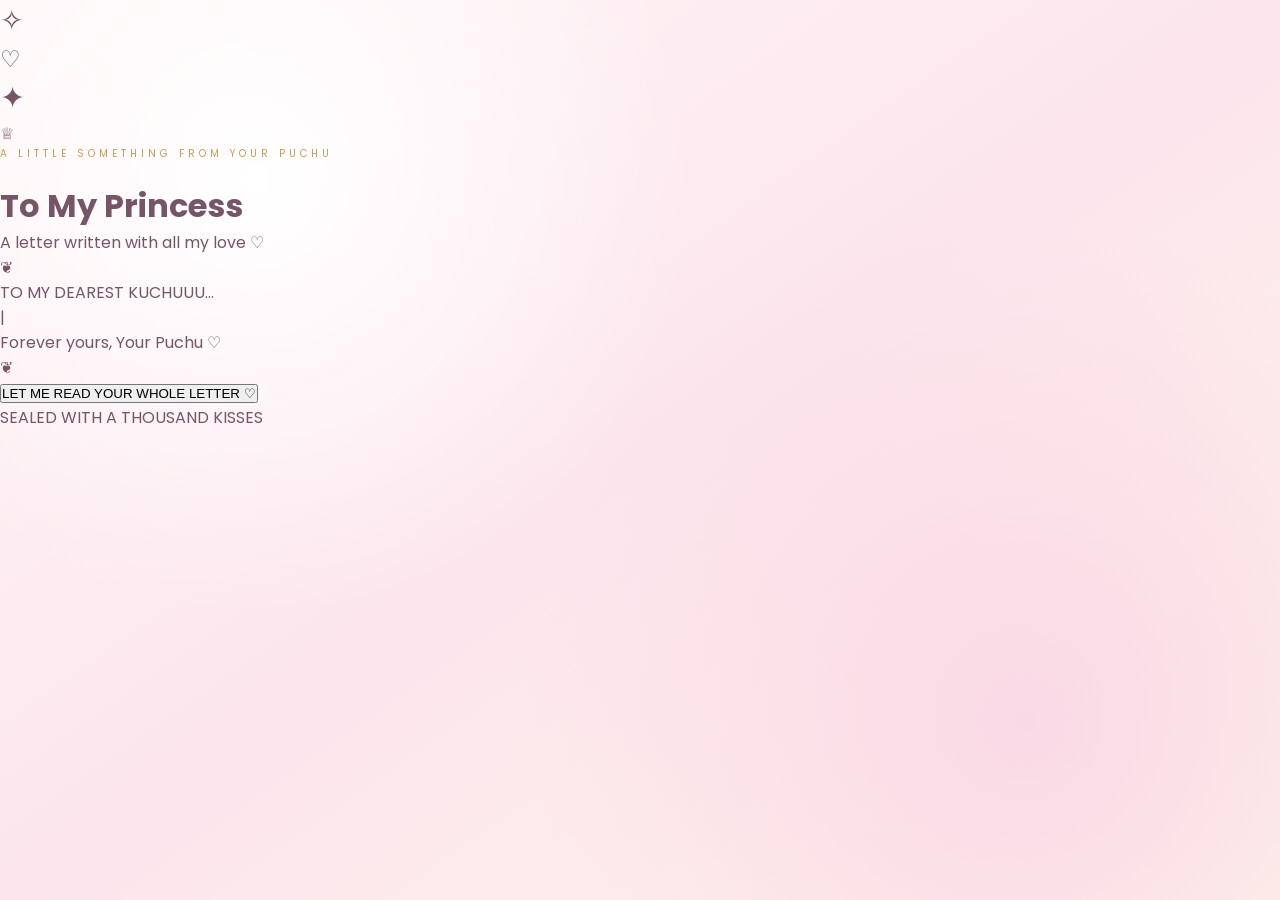
==== princess-letter.html @ 41d507c5 "Create princess-letter.html" ====
<!DOCTYPE html>
<html lang="en">

<head>
    <meta charset="UTF-8">
    <meta name="viewport"
          content="width=device-width, initial-scale=1.0">

    <meta name="theme-color" content="#fff0f5">

    <title>A Letter for My Princess 💌</title>

    <link rel="stylesheet" href="css/style.css">
    <link rel="stylesheet" href="css/princess-letter.css">

    <script src="js/princess-letter.js" defer></script>
</head>

<body>

    <main class="letter-page">

        <div class="letter-sparkle sparkle-one">✧</div>
        <div class="letter-sparkle sparkle-two">♡</div>
        <div class="letter-sparkle sparkle-three">✦</div>

        <div class="letter-crown">♕</div>

        <p class="royal-label">
            A LITTLE SOMETHING FROM YOUR PUCHU
        </p>

        <h1 class="letter-heading">
            To My
            <span>Princess</span>
        </h1>

        <p class="letter-subheading">
            A letter written with all my love ♡
        </p>

        <section class="parchment" id="letterPaper">

            <div class="parchment-decoration">❦</div>

            <p class="letter-date">
                TO MY DEAREST KUCHUUU...
            </p>

            <div class="letter-writing-area">

                <div
                    class="typed-letter"
                    id="letterOutput"
                    aria-live="polite">
                </div>

                <span
                    class="typing-cursor"
                    id="typingCursor">
                    |
                </span>

            </div>

            <div class="letter-signature">
                Forever yours,
                <span>Your Puchu ♡</span>
            </div>

            <div class="parchment-decoration bottom-decoration">
                ❦
            </div>

        </section>

        <button
            type="button"
            class="finish-letter-button"
            id="finishLetter">
            LET ME READ YOUR WHOLE LETTER ♡
        </button>

        <p class="letter-footer">
            SEALED WITH A THOUSAND KISSES
        </p>

        <!-- THE ORIGINAL LETTER TEXT -->
        <div id="letterSource" hidden>
My dearest Kuchuuu,

Do you know something, baby?

I've never really understood why the world needs a particular day to celebrate a princess. I mean, what about all the other days? What about the sleepy mornings, the random afternoons, the quiet nights, the days when you're laughing uncontrollably, and even those days when you don't feel like smiling at all?

Do you stop being someone's princess on those days?

Not mine, sweetheart. Never mine.

You see, you aren't my princess because a calendar says so. You aren't my princess because today is special, because you're dressed beautifully, because you're smiling, or because everything around you is going perfectly. You're my princess simply because you're you. And no single day, occasion, mood, mistake, distance or difficult moment could ever decide your worth in my eyes.

I wish you could see yourself through my eyes sometimes. Not just when you're all dressed up and feeling pretty, but when you're sleepy, when you're being a little silly, when you're talking nonsense, when you're overthinking, when you're quiet, and even when you don't particularly like yourself.

I'd still look at you and think, there she is, my favourite girl.

And I hope you never feel that you have to be a certain version of yourself to be loved by me. You don't have to be cheerful every time we talk. You don't have to hide your little worries or pretend that everything is okay. You can be vulnerable with me. You can be a little childish, a little dramatic, a little stubborn, a little clingy. You can have your bad days. You can simply exist beside me without having to prove anything.

I don't want to love only the easy-to-love parts of you. I want to know the little things, too. The things you find difficult to explain, the thoughts you keep to yourself, the dreams you're hesitant to speak about, the insecurities you wish you didn't have. I want to understand you, not just admire you.

And baby, I hope you know that being your Puchu isn't just about calling you pretty names, sending kisses or making you smile. It's also about choosing to be gentle with your heart, being patient when things get difficult, listening when you need to be heard, and making sure you never feel that you have to compete for your place in my life.

I cannot promise that every day will be perfect. We are two imperfect little humans, after all. There will be misunderstandings, moods, silly arguments and moments when we won't know exactly what to say. But I hope we always remember that we're on the same side. I'd rather understand you than win an argument. I'd rather work through a difficult moment than let silence make us strangers.

And if there's one thing I want you to carry with you, it's this:

You never have to wait for a special day to feel special to me.

On a random Wednesday, when you're doing absolutely nothing, you're my princess. On a difficult Monday, when you don't feel pretty or confident, you're my princess. On the days when life feels a little too heavy, you're still my princess. And on all those ordinary days that nobody celebrates, I'll still find a thousand little reasons to adore you.

I wish I could sometimes pause time, pull you a little closer, kiss your forehead, brush your hair away from your face and tell you how much you mean to me. Maybe I'd hold your hand for a while and let you talk about absolutely anything. Or maybe we'd just sit quietly, because not every beautiful moment needs words.

And then, of course, I'd probably annoy you with kisses until you started laughing. Muwahhhhh! My poor princess would have absolutely no royal authority over that. Hehe.

Thank you for being my Kuchuuu. Thank you for all the little moments, the laughter, the affection, the conversations, the silliness and the memories we're still making. I don't take the little things lightly. Sometimes, the smallest moments with you become the ones I carry around in my heart throughout the day.

I hope I get to keep discovering you. Not just the girl I fell for, but all the versions of you that life will bring along. I hope we grow, learn, become better for ourselves and keep finding our way back to each other.

So here's a little reminder from your Puchu:

Your crown doesn't disappear when you have a bad day. Your worth doesn't change when you make a mistake. You don't become less precious when you're upset, tired or uncertain. And you never need an occasion to deserve tenderness.

You are my princess on the days the world celebrates you, and on the days the world doesn't even notice.

Today, tomorrow, on all the ordinary days, and in all the little moments in between.

Now come here, Kuchuuu. One forehead kiss, two cheek kisses, a very tight hug, and approximately a million more muwahhhhhssshshshs.

I love you, my girl.

Forever your Puchu. ♡
        </div>

    </main>

</body>
</html>
---- css/style.css ----
/* =====================================
   A LITTLE WORLD FOR MY PRINCESS
   ROYAL PINK THEME
===================================== */

@import url('https://fonts.googleapis.com/css2?family=Cormorant+Garamond:wght@400;500;600;700&family=Poppins:wght@300;400;500;600&display=swap');

:root {
    --pink: #f5c6d7;
    --deep-pink: #d98eae;
    --soft-pink: #fff0f5;
    --ivory: #fffaf5;
    --gold: #c69b55;
    --dark-rose: #89536d;
    --text: #765568;
}

* {
    margin: 0;
    padding: 0;
    box-sizing: border-box;
}

body {
    min-height: 100vh;
    font-family: 'Poppins', sans-serif;
    background:
        radial-gradient(circle at 20% 20%, #ffffff 0%, transparent 35%),
        radial-gradient(circle at 80% 80%, #f9d9e6 0%, transparent 40%),
        linear-gradient(145deg, #fff8f8, #fce5ed, #fff4e9);

    color: var(--text);
    overflow-x: hidden;
}

.entrance-page {
    min-height: 100vh;
    min-height: 100svh;

    display: flex;
    flex-direction: column;
    justify-content: center;
    align-items: center;

    text-align: center;

    padding: 45px 22px 30px;
    position: relative;
    overflow: hidden;
}

/* DECORATIVE SPARKLES */

.sparkle {
    position: absolute;
    color: var(--gold);
    opacity: 0.65;
    animation: sparkleFloat 4s ease-in-out infinite;
}

.sparkle-one {
    top: 12%;
    left: 12%;
    font-size: 28px;
}

.sparkle-two {
    top: 22%;
    right: 13%;
    font-size: 23px;
    animation-delay: 1s;
}

.sparkle-three {
    bottom: 23%;
    left: 9%;
    font-size: 30px;
    animation-delay: 2s;
}

.sparkle-four {
    bottom: 17%;
    right: 12%;
    font-size: 25px;
    animation-delay: 0.5s;
}

@keyframes sparkleFloat {
    0%, 100% {
        transform: translateY(0) rotate(0deg);
        opacity: 0.4;
    }

    50% {
        transform: translateY(-13px) rotate(15deg);
        opacity: 1;
    }
}

/* ROYAL CROWN */

.crown-decoration {
    color: var(--gold);
    font-size: 47px;
    margin-bottom: 13px;
    animation: crownGlow 3s ease-in-out infinite;
}

@keyframes crownGlow {
    0%, 100% {
        text-shadow: 0 0 5px rgba(198,155,85,0.1);
    }

    50% {
        text-shadow: 0 0 18px rgba(198,155,85,0.5);
    }
}

/* TEXT */

.royal-label {
    font-size: 10px;
    letter-spacing: 4px;
    color: var(--gold);
    margin-bottom: 20px;
}

.main-heading {
    font-family: 'Cormorant Garamond', serif;
    font-size: clamp(48px, 12vw, 76px);
    font-weight: 500;
    line-height: 0.95;
    color: var(--dark-rose);
}

.main-heading span {
    display: block;
    font-style: italic;
    color: var(--deep-pink);
    margin-top: 8px;
}

.title-divider {
    display: flex;
    align-items: center;
    gap: 13px;
    color: var(--gold);
    margin: 24px 0;
    font-size: 19px;
}

.title-divider span {
    width: 43px;
    height: 1px;
    background: var(--gold);
}

.princess-name {
    font-family: 'Cormorant Garamond', serif;
    font-size: 27px;
    font-weight: 600;
    color: var(--dark-rose);
    margin-bottom: 12px;
}

.welcome-text {
    max-width: 310px;
    font-size: 12px;
    line-height: 2;
    font-weight: 300;
    color: #98798b;
}

/* ROYAL ILLUSTRATION */

.royal-illustration {
    position: relative;
    margin: 25px 0 30px;
    width: 105px;
    height: 85px;

    display: flex;
    justify-content: center;
    align-items: center;
}

.crown {
    font-size: 72px;
    color: var(--gold);
    text-shadow: 0 5px 15px rgba(198,155,85,0.2);
}

.heart {
    position: absolute;
    color: #e49ab8;
    font-size: 22px;
    bottom: 0;
    right: 2px;
    animation: heartBeat 1.8s ease-in-out infinite;
}

@keyframes heartBeat {
    0%, 100% {
        transform: scale(1);
    }

    50% {
        transform: scale(1.2);
    }
}

/* ENTRANCE BUTTON */

.enter-button {
    border: 1px solid #d8b47b;
    background: linear-gradient(135deg, #d98eae, #e8a9c1);
    color: white;

    padding: 16px 27px;
    border-radius: 40px;

    font-family: 'Poppins', sans-serif;
    font-size: 10px;
    letter-spacing: 2px;

    box-shadow: 0 8px 25px rgba(195, 119, 151, 0.25);

    cursor: pointer;
    transition: 0.3s ease;
}

.enter-button span {
    margin-left: 8px;
    font-size: 15px;
}

.enter-button:active {
    transform: scale(0.96);
}

.enter-button:hover {
    box-shadow: 0 10px 30px rgba(195, 119, 151, 0.4);
    transform: translateY(-3px);
}

.button-caption {
    font-size: 10px;
    color: #aa879a;
    margin-top: 14px;
    letter-spacing: 0.5px;
}

/* FOOTER */

.entrance-footer {
    position: absolute;
    bottom: 18px;

    font-size: 8px;
    letter-spacing: 2px;
    color: #bd98a9;
}

@media (max-height: 700px) {
    .entrance-page {
        padding-top: 25px;
        padding-bottom: 45px;
    }

    .crown-decoration {
        font-size: 36px;
        margin-bottom: 8px;
    }

    .royal-illustration {
        margin: 15px 0 20px;
    }
}

@media (prefers-reduced-motion: reduce) {
    *,
    *::before,
    *::after {
        animation-duration: 0.01ms !important;
        animation-iteration-count: 1 !important;
        transition-duration: 0.01ms !important;
    }
}
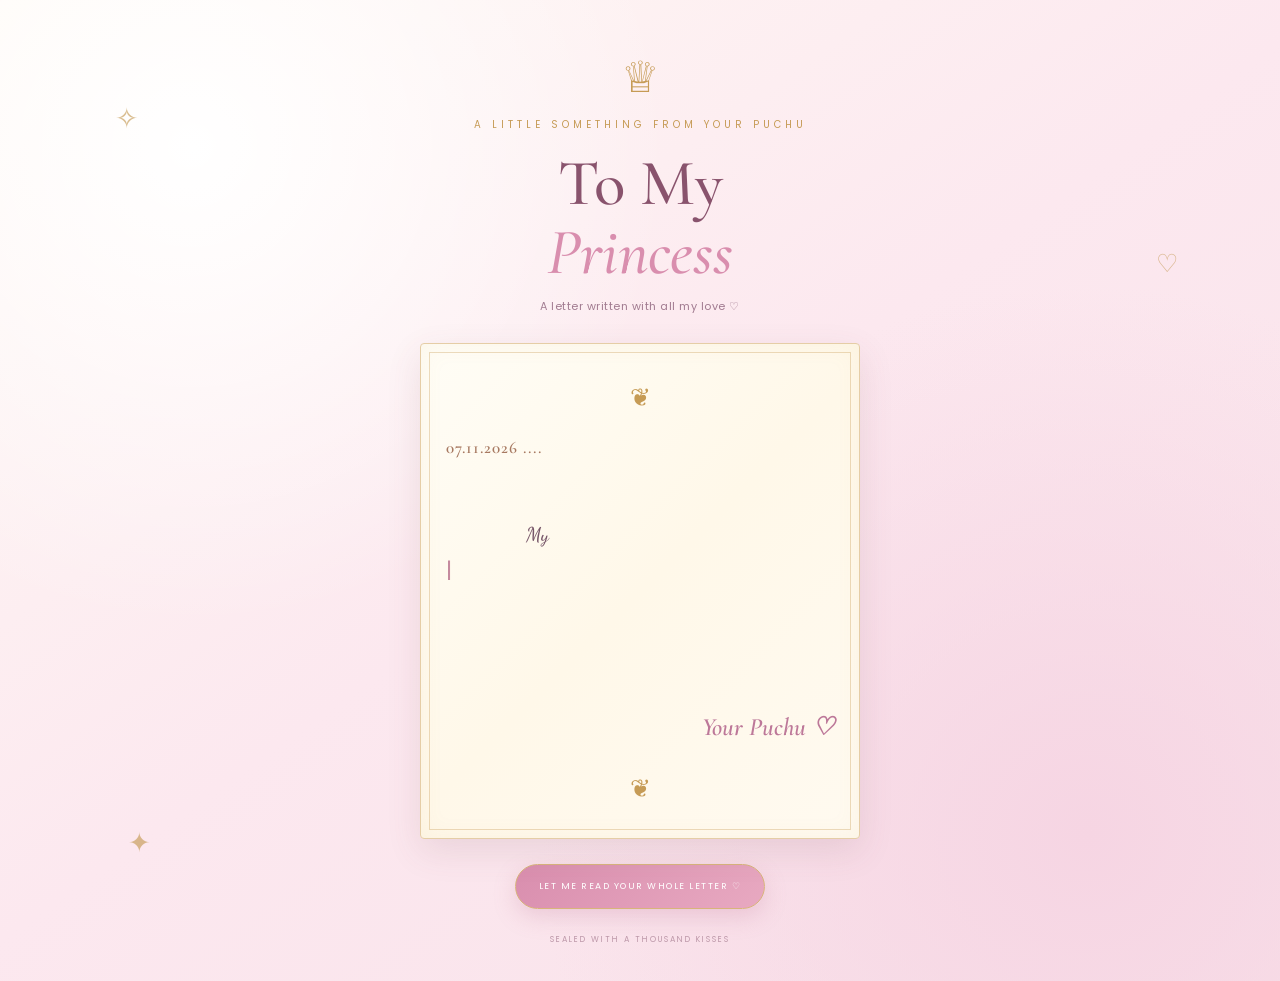
==== commit 52e48a7f: "Update princess-letter.html" ====
--- a/princess-letter.html
+++ b/princess-letter.html
@@ -44,7 +44,7 @@
             <div class="parchment-decoration">❦</div>
 
             <p class="letter-date">
-                TO MY DEAREST KUCHUUU...
+                07.11.2026 ....
             </p>
 
             <div class="letter-writing-area">
@@ -64,7 +64,6 @@
             </div>
 
             <div class="letter-signature">
-                Forever yours,
                 <span>Your Puchu ♡</span>
             </div>
 
@@ -137,7 +136,7 @@
 
 I love you, my girl.
 
-Forever your Puchu. ♡
+Forever your babyy ♡
         </div>
 
     </main>
--- a/css/princess-letter.css
+++ b/css/princess-letter.css
@@ -0,0 +1,318 @@
+/* =====================================
+   A LETTER FOR MY PRINCESS
+   ROYAL PARCHMENT DESIGN
+===================================== */
+@import url('https://fonts.googleapis.com/css2?family=Dancing+Script:wght@400;500;600&display=swap');
+
+.letter-page {
+    min-height: 100vh;
+    min-height: 100svh;
+
+    position: relative;
+    overflow: visible;
+
+    display: flex;
+    flex-direction: column;
+    align-items: center;
+
+    padding: 45px 18px 35px;
+
+    background:
+        radial-gradient(circle at 15% 15%, #ffffff 0%, transparent 35%),
+        radial-gradient(circle at 85% 85%, #f6d5e3 0%, transparent 40%),
+        linear-gradient(145deg, #fffaf5, #fce8ef, #f8e1e9);
+}
+
+/* DECORATIVE SPARKLES */
+
+.letter-sparkle {
+    position: absolute;
+    color: var(--gold);
+    opacity: 0.65;
+    animation: letterFloat 4s ease-in-out infinite;
+}
+
+.letter-sparkle.sparkle-one {
+    top: 10%;
+    left: 9%;
+    font-size: 28px;
+}
+
+.letter-sparkle.sparkle-two {
+    top: 25%;
+    right: 8%;
+    font-size: 25px;
+    animation-delay: 1s;
+}
+
+.letter-sparkle.sparkle-three {
+    bottom: 12%;
+    left: 10%;
+    font-size: 27px;
+    animation-delay: 2s;
+}
+
+@keyframes letterFloat {
+    0%, 100% {
+        transform: translateY(0) rotate(0deg);
+        opacity: 0.4;
+    }
+
+    50% {
+        transform: translateY(-12px) rotate(15deg);
+        opacity: 1;
+    }
+}
+
+/* HEADING */
+
+.letter-crown {
+    color: var(--gold);
+    font-size: 43px;
+    margin-bottom: 8px;
+}
+
+.letter-heading {
+    font-family: 'Cormorant Garamond', serif;
+    font-size: clamp(43px, 11vw, 65px);
+    font-weight: 500;
+    line-height: 0.95;
+    text-align: center;
+    color: var(--dark-rose);
+}
+
+.letter-heading span {
+    display: block;
+    font-style: italic;
+    color: var(--deep-pink);
+    margin-top: 7px;
+}
+
+.letter-subheading {
+    margin-top: 14px;
+    margin-bottom: 28px;
+    font-size: 11px;
+    color: #a17b90;
+    letter-spacing: 0.5px;
+    text-align: center;
+}
+
+/* PARCHMENT */
+
+.parchment {
+    width: 100%;
+    max-width: 440px;
+
+    position: relative;
+
+    padding: 35px 25px 30px;
+
+    background:
+        linear-gradient(
+            135deg,
+            #fffdf6,
+            #fff8e9,
+            #fffaf0
+        );
+
+    border: 1px solid #e5cda6;
+
+    border-radius: 4px;
+
+    box-shadow:
+        0 12px 35px rgba(112, 76, 83, 0.12),
+        inset 0 0 25px rgba(198,155,85,0.07);
+}
+
+/* PAPER DECORATION */
+
+.parchment::before {
+    content: "";
+    position: absolute;
+    inset: 8px;
+
+    border: 1px solid rgba(198,155,85,0.35);
+
+    pointer-events: none;
+}
+
+.parchment-decoration {
+    position: relative;
+    text-align: center;
+    color: var(--gold);
+    font-size: 25px;
+    margin-bottom: 20px;
+}
+
+.bottom-decoration {
+    margin-top: 28px;
+    margin-bottom: 0;
+}
+
+/* LETTER CONTENT */
+
+.letter-date {
+    font-family: 'Cormorant Garamond', serif;
+    font-size: 17px;
+    font-weight: 600;
+    letter-spacing: 1px;
+    color: #a77961;
+    margin-bottom: 22px;
+    position: relative;
+}
+
+.letter-writing-area {
+    position: relative;
+    min-height: 200px;
+}
+
+.typed-letter {
+    white-space: pre-wrap;
+    overflow-wrap: anywhere;
+
+    font-family: 'Dancing Script', cursive;
+    font-size: 20px;
+    line-height: 1.85;
+    font-weight: 500;
+
+    color: #765568;
+}
+
+/* TYPING CURSOR */
+
+.typing-cursor {
+    display: inline-block;
+
+    color: #c58a9e;
+    font-size: 22px;
+
+    animation: cursorBlink 0.8s steps(2, start) infinite;
+}
+
+@keyframes cursorBlink {
+    to {
+        visibility: hidden;
+    }
+}
+
+/* SIGNATURE */
+
+.letter-signature {
+    position: relative;
+
+    margin-top: 32px;
+
+    font-family: 'Cormorant Garamond', serif;
+    font-size: 18px;
+    font-style: italic;
+
+    color: #98748a;
+    text-align: right;
+}
+
+.letter-signature span {
+    display: block;
+
+    margin-top: 7px;
+
+    font-size: 25px;
+    font-weight: 600;
+
+    color: #bd7899;
+}
+
+/* FINISH BUTTON */
+
+.finish-letter-button {
+    margin-top: 25px;
+
+    padding: 15px 23px;
+
+    border: 1px solid #d8b47b;
+    border-radius: 40px;
+
+    background: linear-gradient(
+        135deg,
+        #d98eae,
+        #e8a9c1
+    );
+
+    color: white;
+
+    font-family: 'Poppins', sans-serif;
+    font-size: 9px;
+    letter-spacing: 1.5px;
+
+    box-shadow: 0 8px 22px rgba(195,119,151,0.25);
+
+    cursor: pointer;
+    transition: 0.3s ease;
+}
+
+.finish-letter-button:hover {
+    transform: translateY(-3px);
+}
+
+.finish-letter-button:active {
+    transform: scale(0.96);
+}
+
+.finish-letter-button:disabled {
+    opacity: 0.65;
+    cursor: default;
+}
+
+/* FOOTER */
+
+.letter-footer {
+    margin-top: 25px;
+
+    font-size: 8px;
+    letter-spacing: 2px;
+
+    color: #bd98a9;
+    text-align: center;
+}
+
+/* MOBILE */
+
+@media (max-width: 380px) {
+    .parchment {
+        padding: 30px 19px 25px;
+    }
+
+    .typed-letter {
+        font-size: 17px;
+        line-height: 1.8;
+    }
+
+    .letter-page {
+        padding-left: 13px;
+        padding-right: 13px;
+    }
+}
+
+
+/* REDUCED MOTION */
+
+@media (prefers-reduced-motion: reduce) {
+    .letter-sparkle,
+    .typing-cursor {
+        animation: none;
+    }
+}
+
+/* NATURAL PAGE SCROLLING */
+
+html {
+    overflow-y: auto;
+    scroll-behavior: auto;
+}
+body {
+    overflow-x: hidden;
+    overflow-y: auto;
+}
+
+.letter-page {
+    overflow: visible;
+}
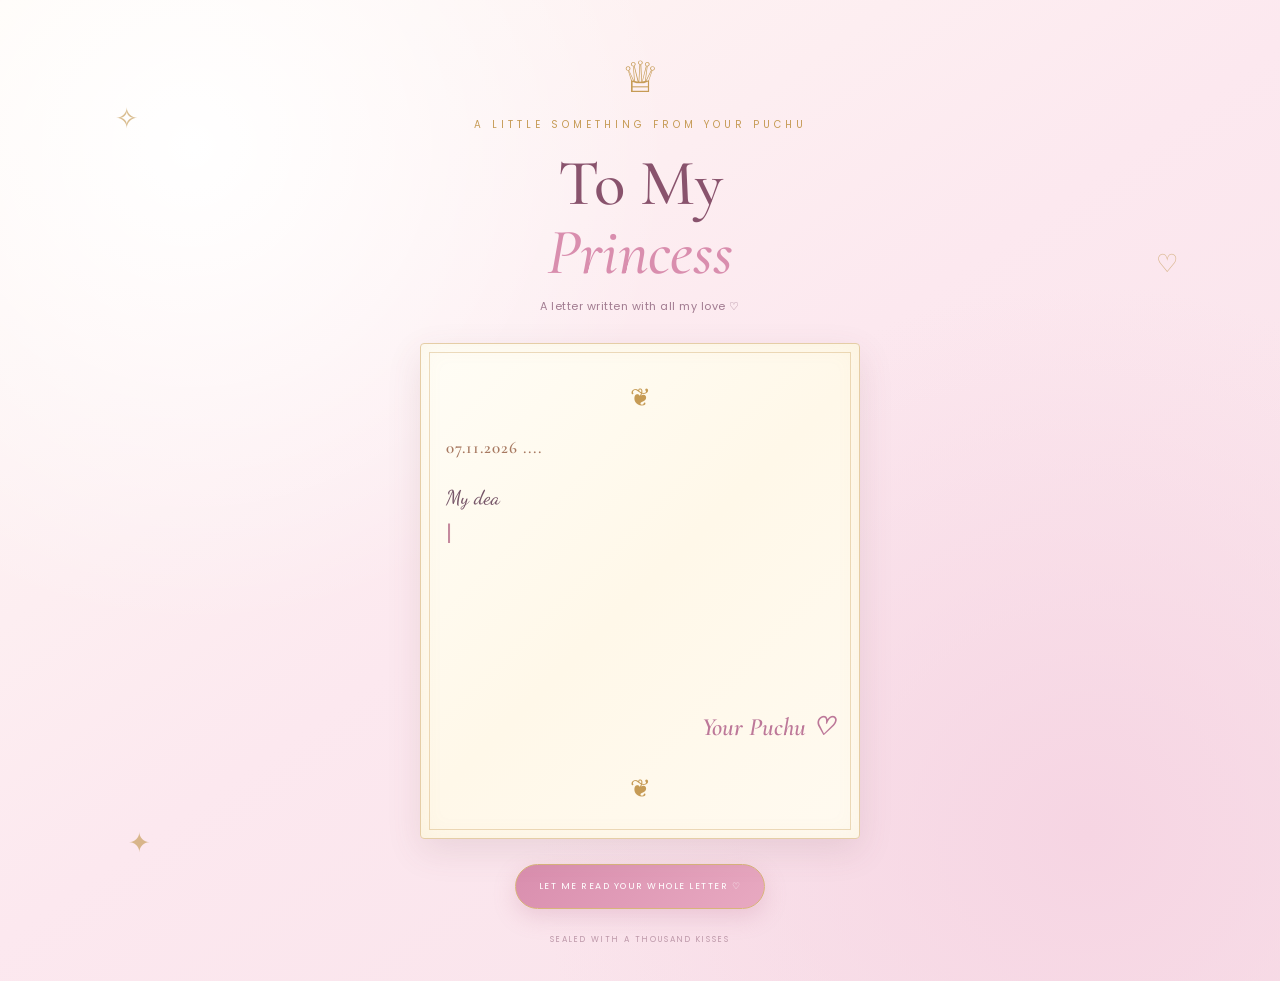
==== commit df42dc48: "Update princess-letter.html" ====
--- a/princess-letter.html
+++ b/princess-letter.html
@@ -79,6 +79,13 @@
             id="finishLetter">
             LET ME READ YOUR WHOLE LETTER ♡
         </button>
+        <button
+    type="button"
+    class="finish-letter-button"
+    id="nextSurprises"
+    hidden>
+    CONTINUE TO YOUR SURPRISES ♡
+        </button>
 
         <p class="letter-footer">
             SEALED WITH A THOUSAND KISSES
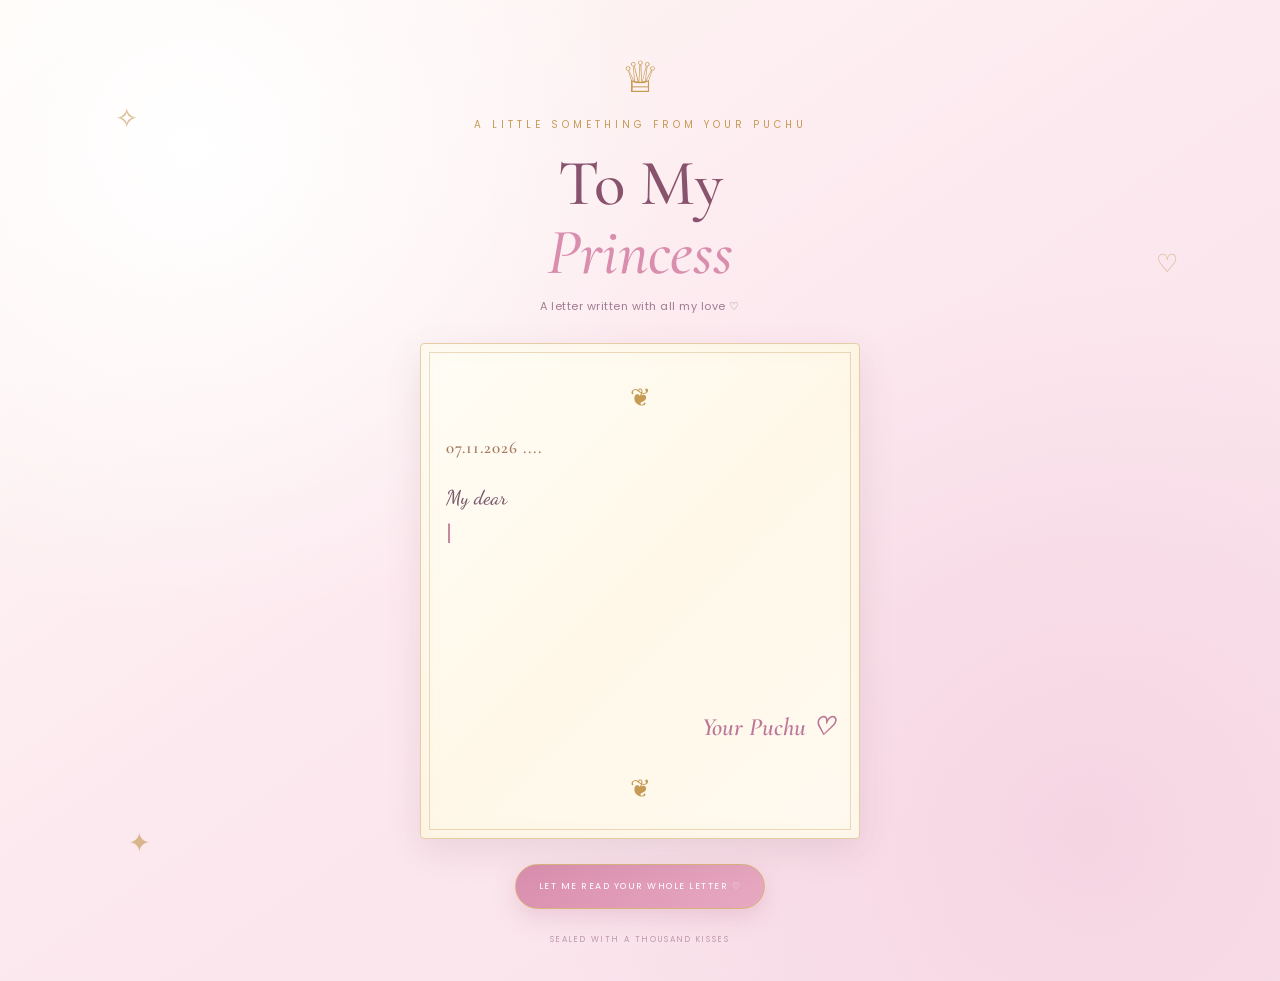
==== commit fb428209: "Update princess-letter.html" ====
--- a/princess-letter.html
+++ b/princess-letter.html
@@ -74,18 +74,19 @@
         </section>
 
         <button
-            type="button"
-            class="finish-letter-button"
-            id="finishLetter">
-            LET ME READ YOUR WHOLE LETTER ♡
-        </button>
-        <button
+    type="button"
+    class="finish-letter-button"
+    id="finishLetter">
+    LET ME READ YOUR WHOLE LETTER ♡
+</button>
+
+<button
     type="button"
     class="finish-letter-button"
     id="nextSurprises"
     hidden>
     CONTINUE TO YOUR SURPRISES ♡
-        </button>
+</button>
 
         <p class="letter-footer">
             SEALED WITH A THOUSAND KISSES
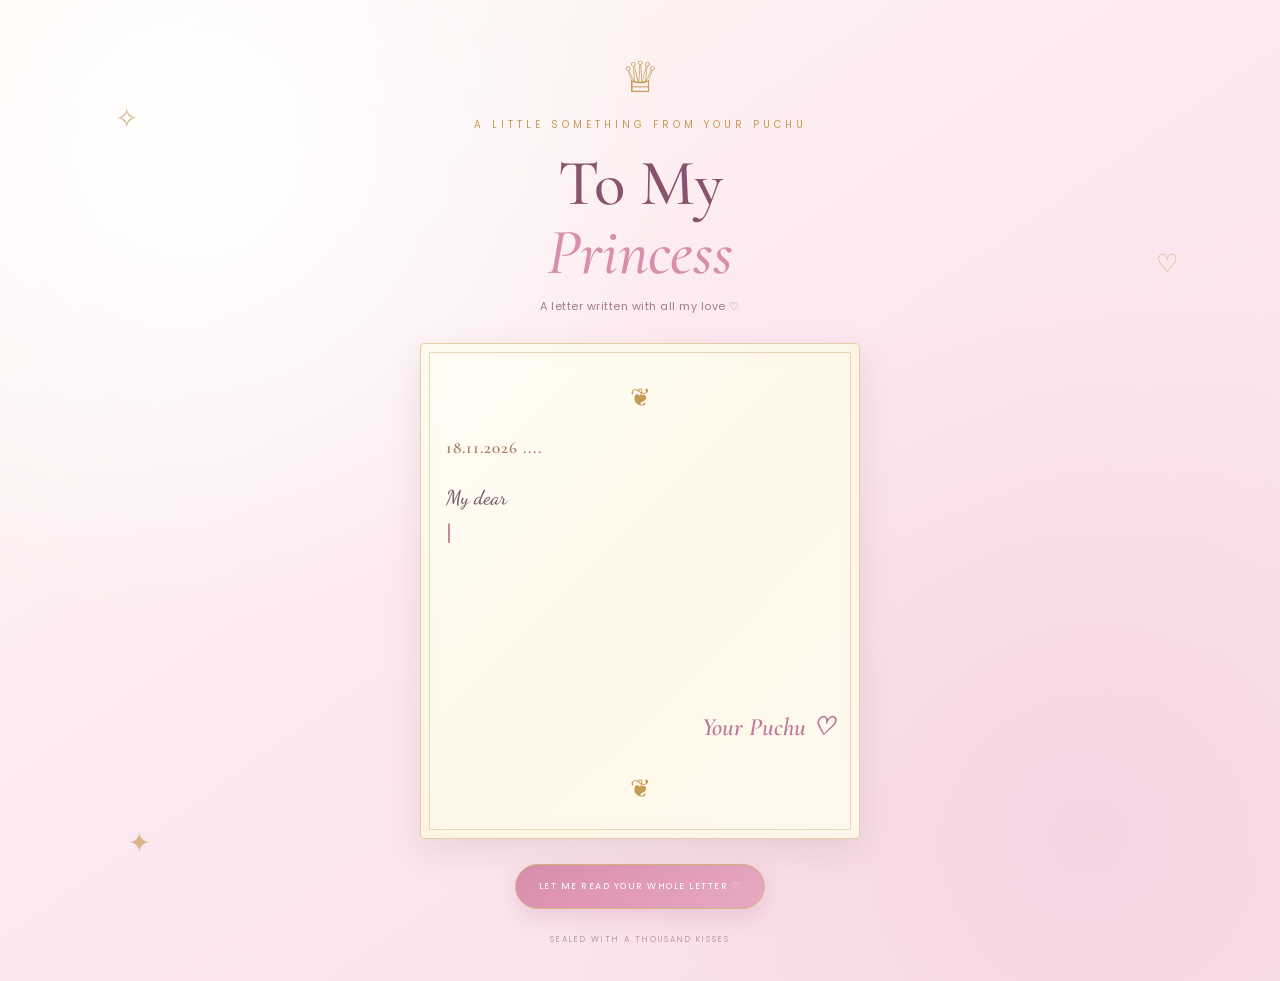
==== commit 230acd0d: "Update princess-letter.html" ====
--- a/princess-letter.html
+++ b/princess-letter.html
@@ -44,7 +44,7 @@
             <div class="parchment-decoration">❦</div>
 
             <p class="letter-date">
-                07.11.2026 ....
+                18.11.2026 ....
             </p>
 
             <div class="letter-writing-area">
